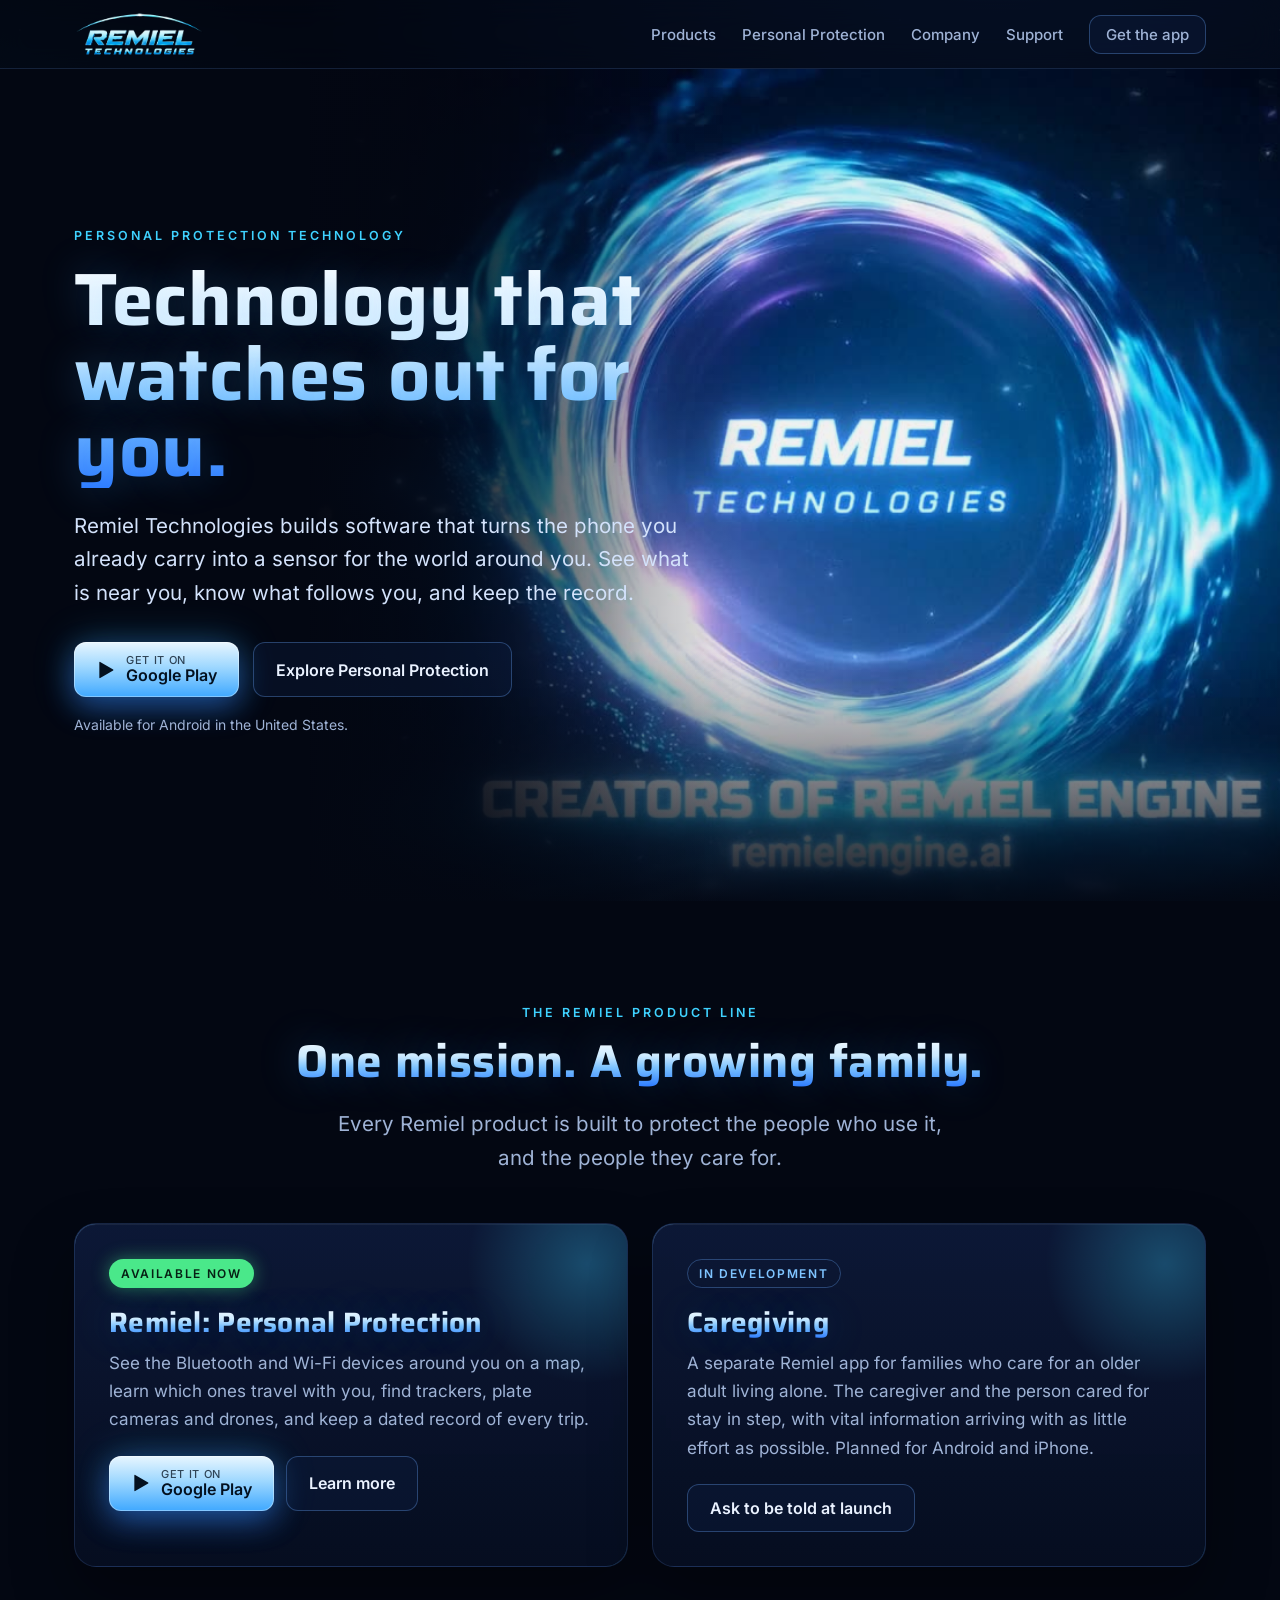
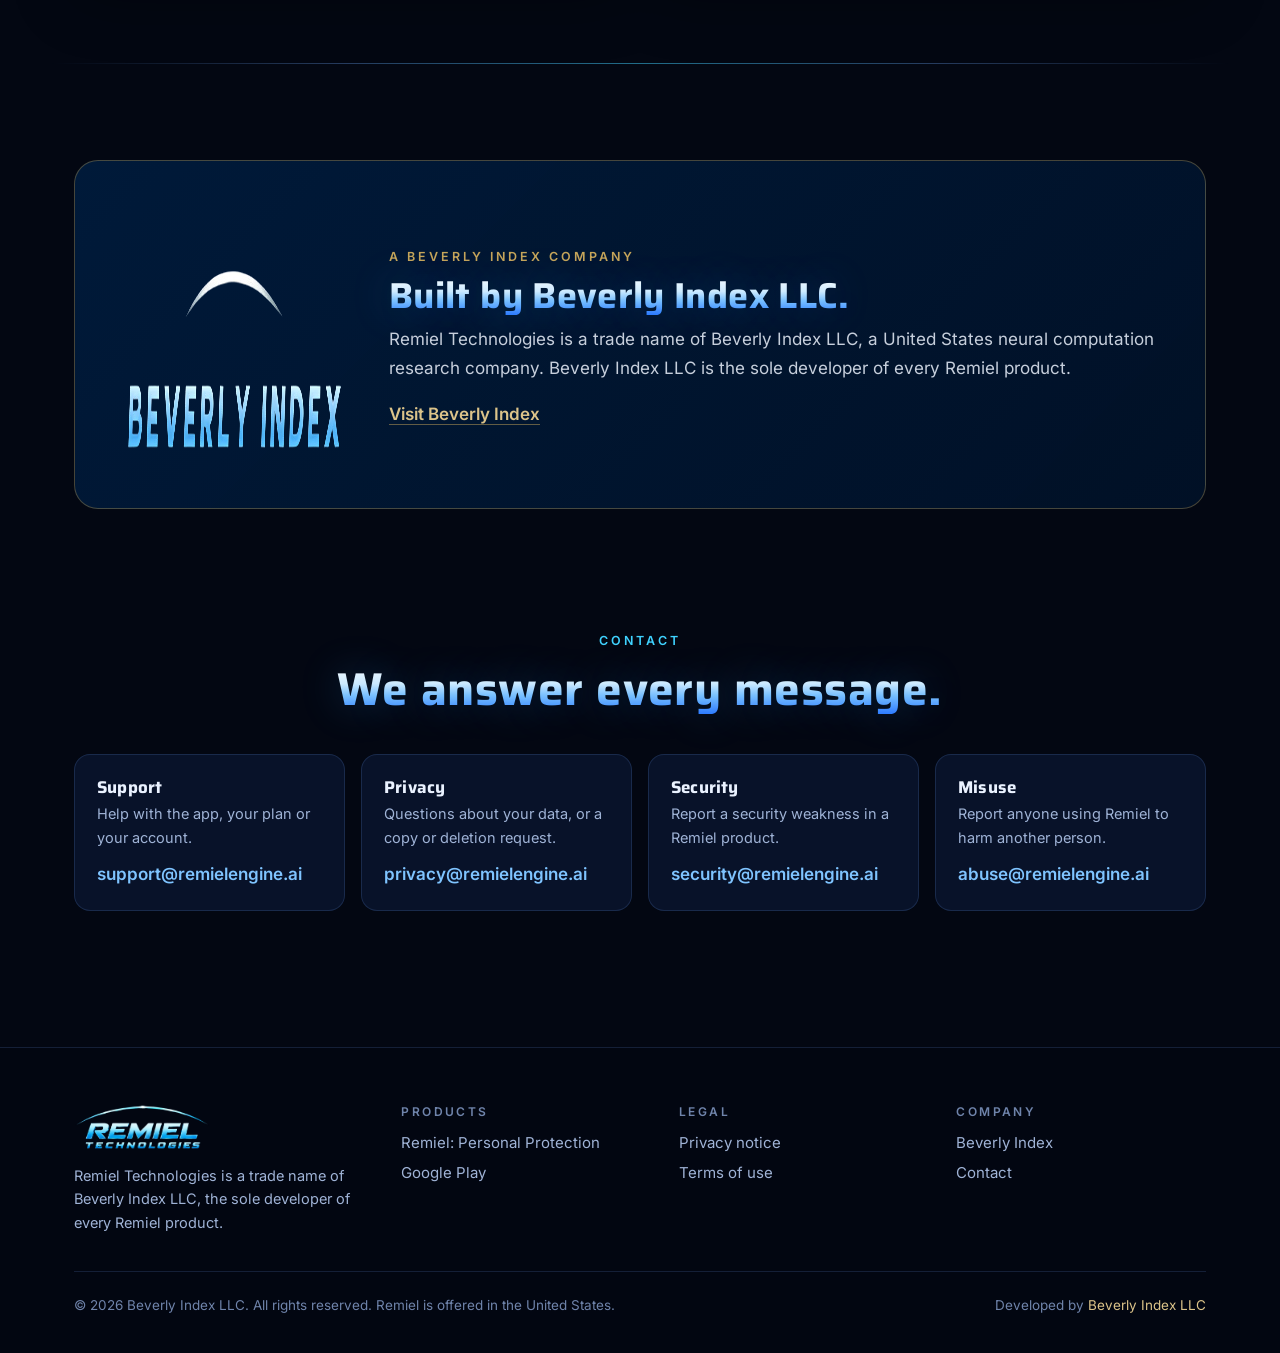
==== index.html @ 0a318123 "Remiel Technologies site: product line home and Remiel: Personal Protection page. Beverly Index LLC" ====
<!doctype html>
<html lang="en">
<head>
<meta charset="utf-8">
<meta name="viewport" content="width=device-width, initial-scale=1, viewport-fit=cover">
<title>Remiel Technologies</title>
<meta name="description" content="Remiel Technologies builds personal protection software that turns the phone you already carry into a sensor for the world around you. A trade name of Beverly Index LLC.">
<meta name="theme-color" content="#030712">
<link rel="canonical" href="https://remielengine.ai/">
<meta property="og:title" content="Remiel Technologies">
<meta property="og:description" content="Personal protection software from Remiel Technologies, a trade name of Beverly Index LLC.">
<meta property="og:image" content="https://remielengine.ai/assets/remiel-vortex.jpg">
<meta property="og:url" content="https://remielengine.ai/">
<link rel="icon" type="image/png" sizes="192x192" href="assets/icon-192.png">
<link rel="apple-touch-icon" href="assets/apple-touch-icon.png">
<link rel="preload" href="assets/fonts/saira-latin-700-normal.woff2" as="font" type="font/woff2" crossorigin>
<link rel="stylesheet" href="assets/site.css">
<script type="application/ld+json">
{"@context":"https://schema.org","@type":"Organization","name":"Remiel Technologies","url":"https://remielengine.ai/","logo":"https://remielengine.ai/assets/remiel-technologies-logo.png","email":"support@remielengine.ai","parentOrganization":{"@type":"Organization","name":"Beverly Index LLC","url":"https://beverly-index.com/"}}
</script>
</head>
<body>
<div class="sky" aria-hidden="true"></div>

<nav class="nav" aria-label="Main">
  <div class="wrap">
    <a class="brand" href="./" aria-label="Remiel Technologies home"><img src="assets/remiel-technologies-logo.png" alt="Remiel Technologies" width="112" height="38"></a>
    <button class="menu-btn" aria-expanded="false" aria-controls="links">Menu</button>
    <div class="links" id="links">
      <a href="#products">Products</a>
      <a href="protection/">Personal Protection</a>
      <a href="#company">Company</a>
      <a href="#support">Support</a>
      <a class="btn btn-ghost" href="https://play.google.com/store/apps/details?id=com.remieltech.remiel" rel="noopener">Get the app</a>
    </div>
  </div>
</nav>

<header class="hero">
  <video autoplay muted loop playsinline preload="metadata" poster="assets/remiel-vortex.jpg" aria-hidden="true">
    <source src="assets/REMIEL-FINAL-Energy-Vortex-Intro_720p.mp4" type="video/mp4">
  </video>
  <div class="scrim"></div>
  <div class="wrap">
    <div class="hero-content">
      <span class="eyebrow">Personal protection technology</span>
      <h1 class="chrome">Technology that watches out for you.</h1>
      <p class="lead">Remiel Technologies builds software that turns the phone you already carry into a sensor for the world around you. See what is near you, know what follows you, and keep the record.</p>
      <div class="cta">
        <a class="btn btn-play" href="https://play.google.com/store/apps/details?id=com.remieltech.remiel" rel="noopener">
          <svg viewBox="0 0 24 24" aria-hidden="true"><path fill="currentColor" d="M4 2.8v18.4c0 .5.6.8 1 .5l15.6-9.2c.4-.2.4-.8 0-1L5 2.3c-.4-.3-1 0-1 .5z"/></svg>
          <span><small>Get it on</small>Google Play</span>
        </a>
        <a class="btn btn-ghost" href="protection/">Explore Personal Protection</a>
      </div>
      <p class="note">Available for Android in the United States.</p>
    </div>
  </div>
</header>

<section id="products">
  <div class="wrap">
    <div class="center reveal">
      <span class="eyebrow">The Remiel product line</span>
      <h2 class="chrome" style="margin-top:12px">One mission. A growing family.</h2>
      <p class="lead">Every Remiel product is built to protect the people who use it, and the people they care for.</p>
    </div>
    <div class="cards">
      <article class="card reveal">
        <div class="halo"></div>
        <span class="tag live">Available now</span>
        <h3 class="chrome">Remiel: Personal Protection</h3>
        <p>See the Bluetooth and Wi-Fi devices around you on a map, learn which ones travel with you, find trackers, plate cameras and drones, and keep a dated record of every trip.</p>
        <div style="display:flex;flex-wrap:wrap;gap:12px">
          <a class="btn btn-play" href="https://play.google.com/store/apps/details?id=com.remieltech.remiel" rel="noopener">
            <svg viewBox="0 0 24 24" aria-hidden="true"><path fill="currentColor" d="M4 2.8v18.4c0 .5.6.8 1 .5l15.6-9.2c.4-.2.4-.8 0-1L5 2.3c-.4-.3-1 0-1 .5z"/></svg>
            <span><small>Get it on</small>Google Play</span>
          </a>
          <a class="btn btn-ghost" href="protection/">Learn more</a>
        </div>
      </article>
      <article class="card dim reveal">
        <div class="halo"></div>
        <span class="tag">In development</span>
        <h3 class="chrome">Caregiving</h3>
        <p>A separate Remiel app for families who care for an older adult living alone. The caregiver and the person cared for stay in step, with vital information arriving with as little effort as possible. Planned for Android and iPhone.</p>
        <a class="btn btn-ghost" href="mailto:support@remielengine.ai?subject=Remiel%20caregiving%20app">Ask to be told at launch</a>
      </article>
    </div>
  </div>
</section>

<div class="rule"></div>

<section id="company">
  <div class="wrap">
    <div class="parent reveal">
      <a href="https://beverly-index.com/" rel="noopener"><img src="assets/beverly-index-logo.png" alt="Beverly Index" width="935" height="267"></a>
      <div>
        <span class="eyebrow">A Beverly Index company</span>
        <h2 class="chrome">Built by Beverly Index LLC.</h2>
        <p>Remiel Technologies is a trade name of Beverly Index LLC, a United States neural computation research company. Beverly Index LLC is the sole developer of every Remiel product.</p>
        <a class="gold" href="https://beverly-index.com/" rel="noopener">Visit Beverly Index</a>
      </div>
    </div>
  </div>
</section>

<section id="support" style="padding-top:20px">
  <div class="wrap">
    <div class="center reveal">
      <span class="eyebrow">Contact</span>
      <h2 class="chrome" style="margin-top:12px">We answer every message.</h2>
    </div>
    <div class="contacts">
      <div class="contact reveal"><h3>Support</h3><p>Help with the app, your plan or your account.</p><a href="mailto:support@remielengine.ai">support@remielengine.ai</a></div>
      <div class="contact reveal"><h3>Privacy</h3><p>Questions about your data, or a copy or deletion request.</p><a href="mailto:privacy@remielengine.ai">privacy@remielengine.ai</a></div>
      <div class="contact reveal"><h3>Security</h3><p>Report a security weakness in a Remiel product.</p><a href="mailto:security@remielengine.ai">security@remielengine.ai</a></div>
      <div class="contact reveal"><h3>Misuse</h3><p>Report anyone using Remiel to harm another person.</p><a href="mailto:abuse@remielengine.ai">abuse@remielengine.ai</a></div>
    </div>
  </div>
</section>

<footer>
  <div class="wrap">
    <div class="top">
      <div>
        <img class="logo" src="assets/remiel-technologies-logo.png" alt="Remiel Technologies" width="136" height="46">
        <p>Remiel Technologies is a trade name of Beverly Index LLC, the sole developer of every Remiel product.</p>
      </div>
      <div><h4>Products</h4><a href="protection/">Remiel: Personal Protection</a><a href="https://play.google.com/store/apps/details?id=com.remieltech.remiel" rel="noopener">Google Play</a></div>
      <div><h4>Legal</h4><a href="https://beverly-index.com/halo/privacy.html" rel="noopener">Privacy notice</a><a href="https://beverly-index.com/halo/terms.html" rel="noopener">Terms of use</a></div>
      <div><h4>Company</h4><a href="https://beverly-index.com/" rel="noopener">Beverly Index</a><a href="#support">Contact</a></div>
    </div>
    <div class="legal">
      <span>&copy; <span id="yr">2026</span> Beverly Index LLC. All rights reserved. Remiel is offered in the United States.</span>
      <span>Developed by <a href="https://beverly-index.com/" rel="noopener">Beverly Index LLC</a></span>
    </div>
  </div>
</footer>
<script src="assets/site.js" defer></script>
</body>
</html>
---- assets/site.css ----
@font-face{font-family:'Inter';font-weight:400;font-display:swap;src:url('fonts/inter-latin-400-normal.woff2') format('woff2')}
@font-face{font-family:'Inter';font-weight:500;font-display:swap;src:url('fonts/inter-latin-500-normal.woff2') format('woff2')}
@font-face{font-family:'Inter';font-weight:600;font-display:swap;src:url('fonts/inter-latin-600-normal.woff2') format('woff2')}
@font-face{font-family:'Inter';font-weight:700;font-display:swap;src:url('fonts/inter-latin-700-normal.woff2') format('woff2')}
@font-face{font-family:'Saira';font-weight:500;font-display:swap;src:url('fonts/saira-latin-500-normal.woff2') format('woff2')}
@font-face{font-family:'Saira';font-weight:600;font-display:swap;src:url('fonts/saira-latin-600-normal.woff2') format('woff2')}
@font-face{font-family:'Saira';font-weight:700;font-display:swap;src:url('fonts/saira-latin-700-normal.woff2') format('woff2')}

:root{
  color-scheme:dark;
  --space:#030712; --navy:#061026; --navy2:#0a1a3a; --panel:rgba(14,28,60,.55); --panel-solid:#0c1a36;
  --line:rgba(110,170,255,.16); --line2:rgba(110,170,255,.32);
  --ink:#eaf2ff; --mut:#9fb3d6; --dim:#6f84ab;
  --cyan:#3fd2ff; --chrome:#7fc4ff; --blue:#2f7bff; --ice:#c9ecff;
  --gold:#c5a55a; --gold-soft:#dcc48a;
  --red:#ff5a5a; --green:#4ae88a;
  --disp:'Saira',system-ui,sans-serif; --sans:'Inter',system-ui,-apple-system,sans-serif;
  --wrap:1180px;
}
*{box-sizing:border-box}
html{scroll-behavior:smooth;-webkit-text-size-adjust:100%}
body{margin:0;background:var(--space);color:var(--ink);font:400 17px/1.65 var(--sans);overflow-x:hidden}
img,video{max-width:100%;display:block}
a{color:var(--chrome)}
.wrap{max-width:var(--wrap);margin:0 auto;padding:0 24px}

/* starfield + nebula behind everything */
.sky{position:fixed;inset:0;z-index:-1;pointer-events:none;
  background:
    radial-gradient(1200px 700px at 78% -10%,rgba(47,123,255,.22),transparent 60%),
    radial-gradient(900px 600px at -10% 30%,rgba(63,210,255,.10),transparent 60%),
    radial-gradient(800px 500px at 50% 110%,rgba(47,123,255,.14),transparent 60%),
    linear-gradient(180deg,#030712 0%,#050c1f 45%,#030712 100%)}
.sky::before,.sky::after{content:"";position:absolute;inset:0;background-repeat:repeat;opacity:.55}
.sky::before{background-image:
  radial-gradient(1px 1px at 20px 30px,#fff,transparent),radial-gradient(1px 1px at 120px 80px,#cfe8ff,transparent),
  radial-gradient(1.4px 1.4px at 200px 160px,#fff,transparent),radial-gradient(1px 1px at 300px 40px,#9fd8ff,transparent),
  radial-gradient(1px 1px at 380px 210px,#fff,transparent);background-size:420px 260px}
.sky::after{background-image:
  radial-gradient(1px 1px at 60px 120px,#fff,transparent),radial-gradient(1.6px 1.6px at 260px 20px,#bfe6ff,transparent),
  radial-gradient(1px 1px at 520px 180px,#fff,transparent);background-size:640px 320px;opacity:.35;animation:twinkle 9s ease-in-out infinite alternate}
@keyframes twinkle{to{opacity:.7}}

/* nav */
.nav{position:sticky;top:0;z-index:20;backdrop-filter:blur(14px);-webkit-backdrop-filter:blur(14px);
  background:rgba(3,7,18,.62);border-bottom:1px solid var(--line)}
.nav .wrap{display:flex;align-items:center;justify-content:space-between;gap:16px;height:68px}
.nav .brand img{height:44px;width:auto}
.nav .links{display:flex;align-items:center;gap:26px}
.nav .links a{color:var(--mut);text-decoration:none;font:500 15px var(--sans)}
.nav .links a:hover,.nav .links a[aria-current]{color:var(--ink)}
.menu-btn{display:none;background:none;border:1px solid var(--line2);color:var(--ink);border-radius:10px;padding:8px 12px;font:600 14px var(--sans)}

/* buttons */
.btn{display:inline-flex;align-items:center;gap:10px;border-radius:12px;padding:13px 22px;font:600 16px var(--sans);
  text-decoration:none;transition:transform .15s ease,box-shadow .2s ease,background .2s ease;cursor:pointer}
.btn:active{transform:translateY(1px) scale(.99)}
.btn-play{color:#03101f;background:linear-gradient(180deg,#e8f6ff 0%,#9fd8ff 45%,#3fa8ff 100%);
  box-shadow:0 0 0 1px rgba(255,255,255,.35) inset,0 10px 30px rgba(47,123,255,.45),0 0 40px rgba(63,210,255,.25)}
.btn-play:hover{box-shadow:0 0 0 1px rgba(255,255,255,.5) inset,0 12px 38px rgba(47,123,255,.6),0 0 60px rgba(63,210,255,.4)}
.btn-play svg{width:20px;height:20px}
.btn-play small{display:block;font:500 11px/1 var(--sans);letter-spacing:.06em;text-transform:uppercase;opacity:.75}
.btn-play span{display:flex;flex-direction:column;line-height:1.15;text-align:left}
.btn-ghost{color:var(--ink);border:1px solid var(--line2);background:rgba(16,32,70,.35)}
.btn-ghost:hover{border-color:var(--chrome);background:rgba(47,123,255,.18)}
.nav .btn{padding:9px 16px;font-size:14px}

/* type */
.eyebrow{font:600 12.5px var(--sans);letter-spacing:.24em;text-transform:uppercase;color:var(--cyan)}
h1,h2,h3{font-family:var(--disp);font-weight:700;letter-spacing:.01em;margin:0}
.chrome{background:linear-gradient(180deg,#ffffff 0%,#d6efff 38%,#7fc4ff 62%,#2f7bff 100%);
  -webkit-background-clip:text;background-clip:text;color:transparent;text-shadow:0 0 40px rgba(63,170,255,.25)}
h1{font-size:clamp(40px,6vw,74px);line-height:1.02}
h2{font-size:clamp(30px,4vw,46px);line-height:1.08}
h3{font-size:22px;line-height:1.2}
.lead{font-size:clamp(18px,1.6vw,21px);color:var(--mut);max-width:620px}
.center{text-align:center}
.center .lead{margin-left:auto;margin-right:auto}

/* sections */
section{padding:96px 0;position:relative}
.rule{height:1px;max-width:var(--wrap);margin:0 auto;background:linear-gradient(90deg,transparent,var(--line2),rgba(63,210,255,.5),var(--line2),transparent)}

/* hero: full-bleed video, as on beverly-index.com */
.hero{position:relative;min-height:calc(100vh - 68px);display:flex;align-items:center;overflow:hidden;padding:80px 0;background:var(--space)}
.hero video{position:absolute;top:0;right:-12%;width:88%;height:100%;object-fit:cover;object-position:50% 45%;opacity:.95;z-index:0;
  -webkit-mask-image:linear-gradient(90deg,transparent 0%,#000 30%);mask-image:linear-gradient(90deg,transparent 0%,#000 30%)}
.hero .scrim{position:absolute;inset:0;z-index:1;background:
  linear-gradient(90deg,rgba(3,7,18,.92) 0%,rgba(3,7,18,.7) 34%,rgba(3,7,18,0) 58%),
  linear-gradient(0deg,rgba(3,7,18,.95) 0%,rgba(3,7,18,0) 30%)}
.hero .wrap{position:relative;z-index:2;width:100%}
.hero-content{max-width:640px}
.hero .logo{width:min(400px,86%);margin:0 0 28px;filter:drop-shadow(0 0 28px rgba(63,170,255,.4))}
.hero h1{margin:14px 0 20px}
.hero .lead{color:#d3e2fb}
.hero .cta{display:flex;flex-wrap:wrap;gap:14px;margin-top:32px}
.hero .note{margin-top:16px;color:var(--mut);font-size:14px}
.hero .eyebrow,.hero h1,.hero .lead,.hero .cta,.hero .note,.hero .logo{opacity:0;animation:up .9s forwards}
.hero .logo{animation-delay:.05s}.hero .eyebrow{animation-delay:.15s}.hero h1{animation-delay:.3s}.hero .lead{animation-delay:.45s}.hero .cta{animation-delay:.6s}.hero .note{animation-delay:.7s}
@keyframes up{from{opacity:0;transform:translateY(16px)}to{opacity:1;transform:none}}
.scroll-cue{position:absolute;bottom:26px;left:50%;transform:translateX(-50%);z-index:3;color:rgba(255,255,255,.45);font-size:11px;letter-spacing:.2em;text-transform:uppercase;display:flex;flex-direction:column;align-items:center;gap:10px}
.scroll-cue span{width:1px;height:42px;background:linear-gradient(var(--cyan),transparent)}
.hero.short{min-height:auto;padding:90px 0 70px}

/* framed video, as on the Beverly Index product pages */
.vid-wrap{max-width:900px;margin:0 auto;border-radius:18px;overflow:hidden;border:1px solid var(--line2);
  box-shadow:0 0 0 1px rgba(127,196,255,.12) inset,0 30px 80px rgba(0,0,0,.55),0 0 90px rgba(47,123,255,.22)}
.vid-wrap video{width:100%;height:auto}

/* cards */
.cards{display:grid;grid-template-columns:repeat(2,1fr);gap:24px;margin-top:48px}
.card{position:relative;border:1px solid var(--line);border-radius:22px;padding:34px;
  background:linear-gradient(180deg,rgba(18,36,78,.6),rgba(8,16,38,.7));
  box-shadow:0 1px 0 rgba(255,255,255,.06) inset,0 30px 60px rgba(0,0,0,.35);overflow:hidden}
.card::before{content:"";position:absolute;inset:-1px;border-radius:22px;padding:1px;pointer-events:none;
  background:linear-gradient(140deg,rgba(127,196,255,.55),transparent 35%,transparent 65%,rgba(63,210,255,.35));
  -webkit-mask:linear-gradient(#000 0 0) content-box,linear-gradient(#000 0 0);-webkit-mask-composite:xor;mask-composite:exclude}
.card .tag{display:inline-block;font:600 12px var(--sans);letter-spacing:.14em;text-transform:uppercase;
  padding:6px 11px;border-radius:999px;border:1px solid var(--line2);color:var(--chrome);margin-bottom:18px}
.card .tag.live{color:#062014;background:var(--green);border-color:transparent;box-shadow:0 0 18px rgba(74,232,138,.45)}
.card h3{font-size:28px;margin-bottom:10px}
.card p{color:var(--mut);margin:0 0 22px}
.card.feature{grid-column:span 1}
.card.dim{opacity:.92}
.card .halo{position:absolute;right:-90px;top:-90px;width:260px;height:260px;border-radius:50%;
  background:radial-gradient(circle,rgba(63,210,255,.28),transparent 65%);pointer-events:none}

/* features */
.features{display:grid;grid-template-columns:repeat(3,1fr);gap:20px;margin-top:48px}
.feat{border:1px solid var(--line);border-radius:18px;padding:26px;background:var(--panel)}
.feat .ic{width:46px;height:46px;border-radius:14px;display:grid;place-items:center;margin-bottom:16px;
  background:radial-gradient(circle at 30% 25%,rgba(127,196,255,.45),rgba(47,123,255,.15));border:1px solid var(--line2);
  box-shadow:0 0 24px rgba(47,123,255,.3)}
.feat .ic svg{width:24px;height:24px;stroke:var(--ice);fill:none;stroke-width:1.8;stroke-linecap:round;stroke-linejoin:round}
.feat h3{font-size:20px;margin-bottom:8px}
.feat p{margin:0;color:var(--mut);font-size:15.5px}

/* steps */
.steps{display:grid;grid-template-columns:repeat(3,1fr);gap:20px;margin-top:48px;counter-reset:s}
.step{padding:28px;border-radius:18px;border:1px solid var(--line);background:rgba(10,22,50,.5);position:relative}
.step::before{counter-increment:s;content:"0" counter(s);font:700 44px/1 var(--disp);display:block;margin-bottom:14px;
  background:linear-gradient(180deg,#fff,#3fa8ff);-webkit-background-clip:text;background-clip:text;color:transparent}
.step h3{font-size:20px;margin-bottom:6px}
.step p{margin:0;color:var(--mut);font-size:15.5px}

/* plans */
.plans{display:grid;grid-template-columns:repeat(4,1fr);gap:18px;margin-top:48px;align-items:stretch}
.plan{border:1px solid var(--line);border-radius:20px;padding:26px 22px;background:var(--panel);display:flex;flex-direction:column}
.plan.top{border-color:rgba(127,196,255,.6);box-shadow:0 0 0 1px rgba(127,196,255,.25) inset,0 0 50px rgba(47,123,255,.25);
  background:linear-gradient(180deg,rgba(24,52,110,.7),rgba(10,22,50,.7))}
.plan h3{font-size:21px}
.plan .line{color:var(--mut);font-size:14.5px;margin:6px 0 16px;min-height:44px}
.plan .price{font:700 36px/1 var(--disp)}
.plan .price small{font:500 14px var(--sans);color:var(--mut)}
.plan ul{list-style:none;padding:0;margin:18px 0 0;display:grid;gap:9px;font-size:14.5px;color:#cfdcf3}
.plan li{padding-left:22px;position:relative}
.plan li::before{content:"";position:absolute;left:2px;top:.55em;width:10px;height:10px;border-radius:50%;
  background:radial-gradient(circle,var(--cyan),rgba(63,210,255,.2));box-shadow:0 0 8px rgba(63,210,255,.7)}
.plan .pre{font-size:13.5px;color:var(--dim);margin-top:16px}
.fine{color:var(--dim);font-size:14px;margin-top:22px}

/* privacy band */
.band{border:1px solid var(--line);border-radius:24px;padding:44px;display:grid;grid-template-columns:1fr 1fr;gap:36px;
  background:linear-gradient(135deg,rgba(18,40,90,.55),rgba(6,14,34,.7))}
.band ul{margin:0;padding:0;list-style:none;display:grid;gap:14px}
.band li{padding-left:30px;position:relative;color:#d6e3fa}
.band li::before{content:"";position:absolute;left:0;top:.35em;width:16px;height:16px;border-radius:5px;
  border:1.5px solid var(--cyan);box-shadow:0 0 10px rgba(63,210,255,.4)}
.band li::after{content:"";position:absolute;left:5px;top:.55em;width:6px;height:9px;border:solid var(--cyan);border-width:0 2px 2px 0;transform:rotate(45deg)}

/* parent company */
.parent{display:grid;grid-template-columns:auto 1fr;gap:40px;align-items:center;border-radius:24px;padding:40px 44px;
  border:1px solid rgba(197,165,90,.35);background:linear-gradient(135deg,rgba(0,33,71,.75),rgba(1,18,42,.85))}
.parent img{width:230px}
.parent .eyebrow{color:var(--gold)}
.parent h2{font-size:clamp(26px,3vw,36px);margin:8px 0 10px}
.parent p{color:#c6cfdc;margin:0 0 18px}
.parent a.gold{color:var(--gold-soft);font-weight:600;text-decoration:none;border-bottom:1px solid rgba(197,165,90,.5)}

/* support */
.contacts{display:grid;grid-template-columns:repeat(4,1fr);gap:16px;margin-top:40px}
.contact{border:1px solid var(--line);border-radius:16px;padding:22px;background:var(--panel)}
.contact h3{font-size:17px;margin-bottom:4px}
.contact p{margin:0 0 10px;color:var(--mut);font-size:14.5px}
.contact a{font-weight:600;word-break:break-all;text-decoration:none}

.notice{margin-top:28px;padding:18px 22px;border-radius:14px;border:1px solid rgba(255,90,90,.45);color:#ffd9d9;background:rgba(255,90,90,.06);font-size:15px}

/* footer */
footer{border-top:1px solid var(--line);padding:56px 0 36px;margin-top:40px;background:rgba(3,7,18,.7)}
footer .top{display:grid;grid-template-columns:1.2fr 1fr 1fr 1fr;gap:28px}
footer img.logo{height:46px;width:auto;margin-bottom:14px}
footer h4{font:600 12px var(--sans);letter-spacing:.2em;text-transform:uppercase;color:var(--dim);margin:0 0 12px}
footer a{display:block;color:var(--mut);text-decoration:none;font-size:15px;margin:6px 0}
footer a:hover{color:var(--ink)}
footer p{color:var(--mut);font-size:14.5px;margin:0}
footer .legal{border-top:1px solid var(--line);margin-top:36px;padding-top:22px;display:flex;flex-wrap:wrap;gap:10px 24px;justify-content:space-between;color:var(--dim);font-size:13.5px}
footer .legal a{display:inline;color:var(--gold-soft);font-size:13.5px}

/* reveal */
.reveal{opacity:0;transform:translateY(18px);transition:opacity .8s ease,transform .8s ease}
.reveal.in{opacity:1;transform:none}
@media (prefers-reduced-motion:reduce){.hero *{animation:none!important;opacity:1!important}.reveal{opacity:1;transform:none;transition:none}.sky::after{animation:none}}

/* responsive */
@media (max-width:980px){
  .hero{flex-direction:column;align-items:stretch;min-height:auto;padding:0 0 64px}
  .hero video{position:relative;right:auto;width:100%;height:auto;aspect-ratio:16/9;-webkit-mask-image:linear-gradient(180deg,#000 70%,transparent);mask-image:linear-gradient(180deg,#000 70%,transparent)}
  .hero .scrim{display:none}
  .hero .wrap{margin-top:-8px}
  .scroll-cue{display:none}
  .hero.short{padding:56px 0 36px}
  .features,.steps{grid-template-columns:1fr 1fr}
  .plans{grid-template-columns:1fr 1fr}
  .contacts{grid-template-columns:1fr 1fr}
  footer .top{grid-template-columns:1fr 1fr}
  .band{grid-template-columns:1fr}
}
@media (max-width:720px){
  body{font-size:16px}
  section{padding:68px 0}
  .wrap{padding:0 16px}
  .nav .links{display:none;position:absolute;top:68px;left:0;right:0;flex-direction:column;align-items:stretch;gap:0;
    background:rgba(3,7,18,.97);border-bottom:1px solid var(--line);padding:8px 16px 16px}
  .nav .links.open{display:flex}
  .nav .links a{padding:12px 4px;border-bottom:1px solid var(--line)}
  .nav .links .btn{margin-top:12px;justify-content:center}
  .menu-btn{display:block}
  .cards,.features,.steps,.plans,.contacts{grid-template-columns:1fr}
  .card{padding:26px}
  .parent{grid-template-columns:1fr;padding:30px 24px}
  .parent img{width:160px}
  .band{padding:28px 22px}
  footer .top{grid-template-columns:1fr}
  .hero .logo{width:min(300px,80%)}
}
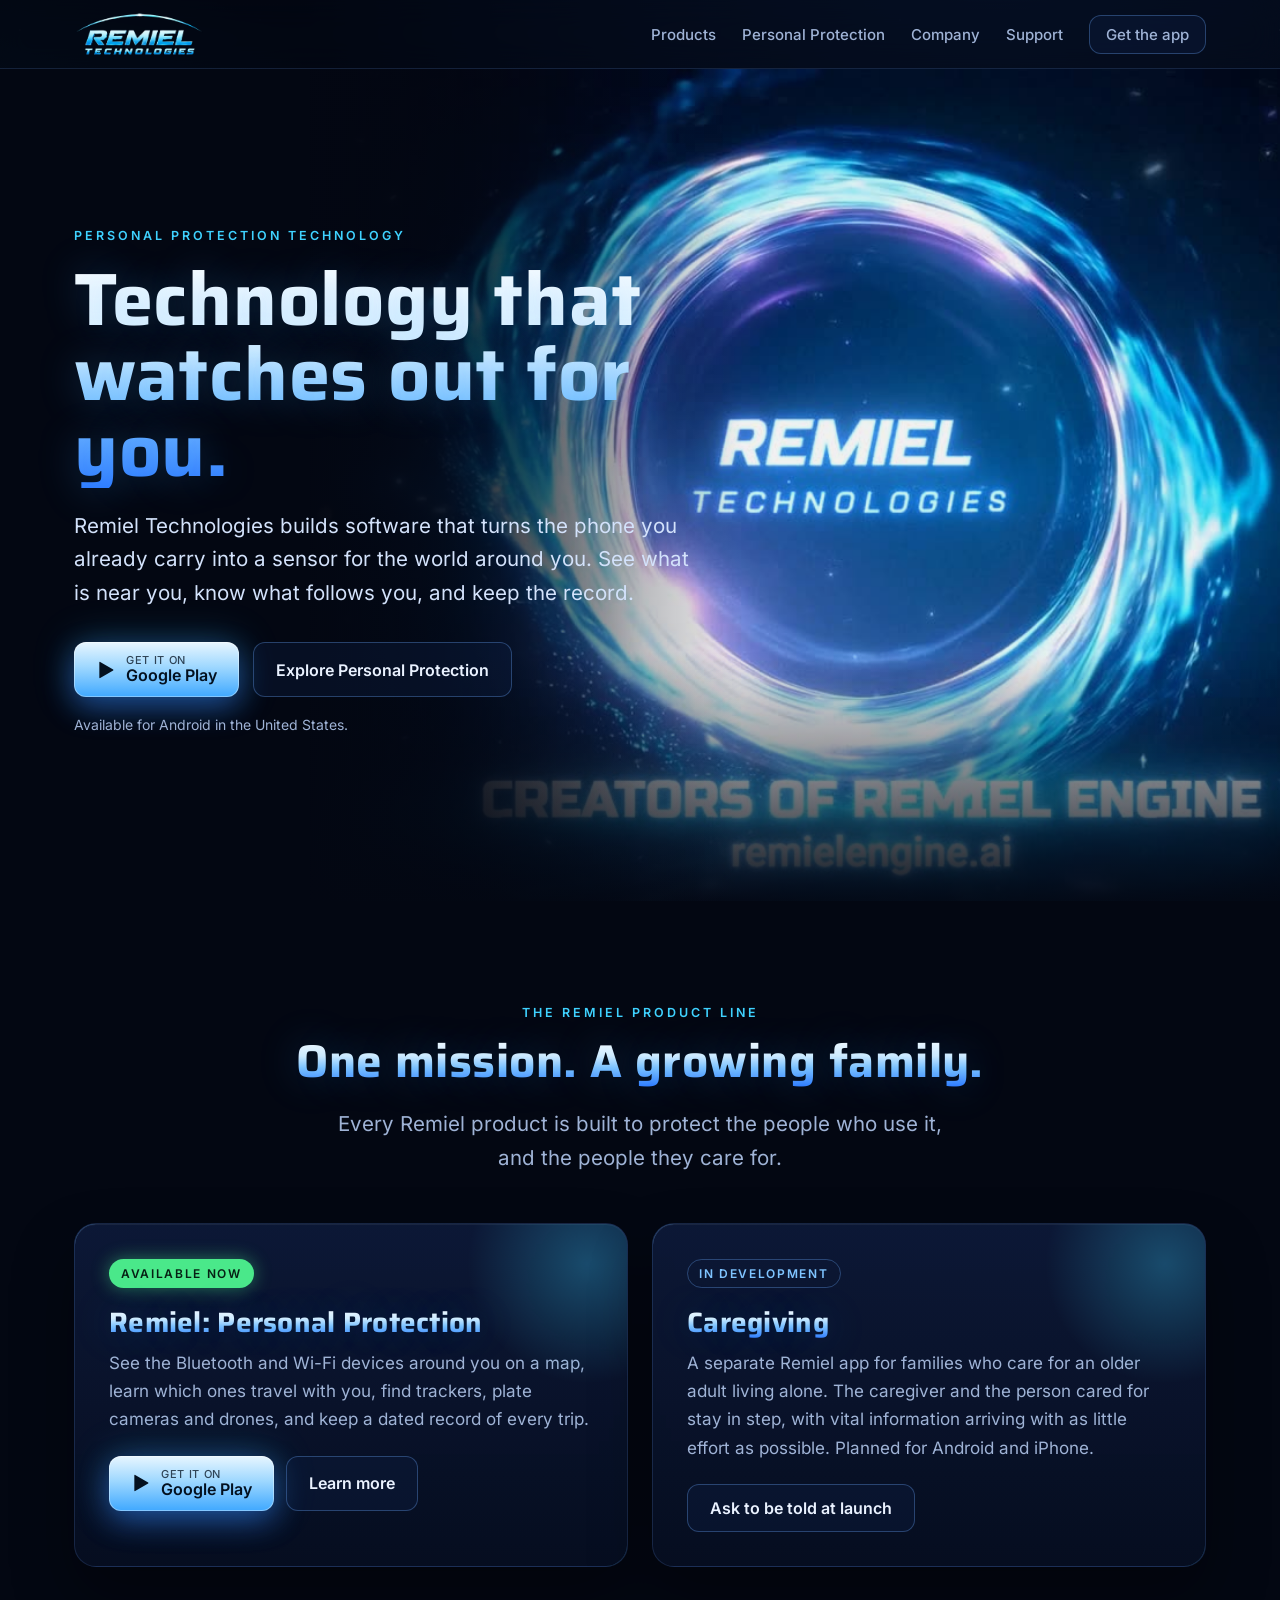
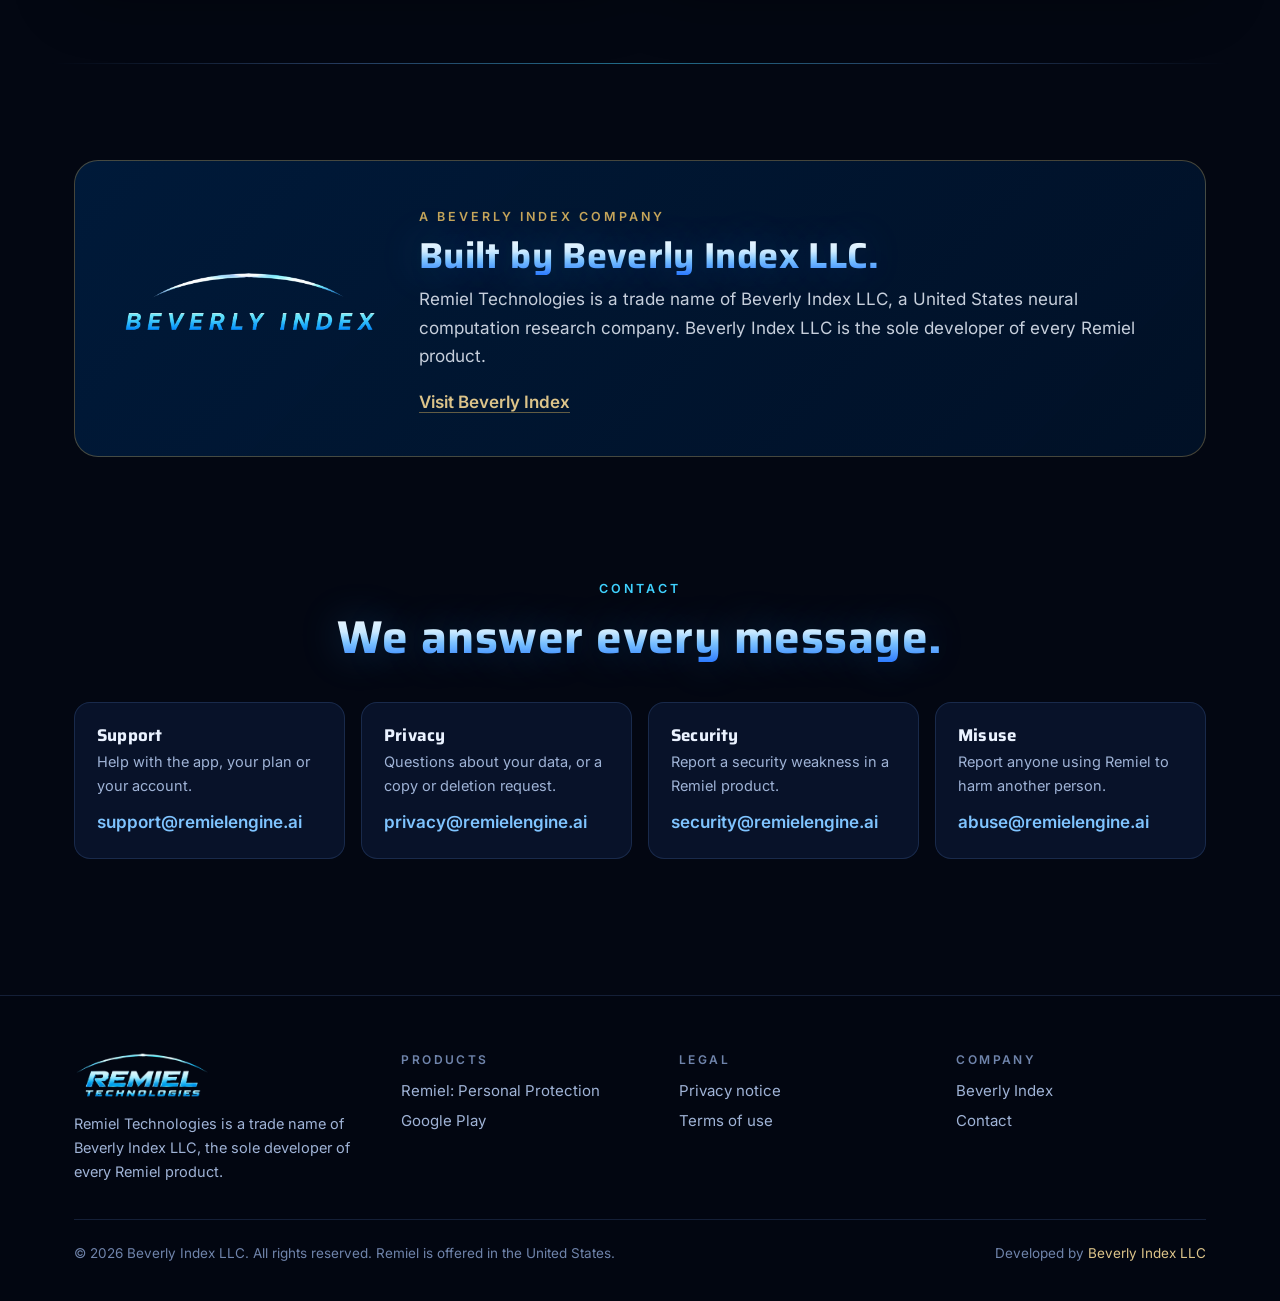
==== commit 349f785e: "Fix Beverly Index logo proportions and use the bright-arc logo. Beverly Index LLC" ====
--- a/index.html
+++ b/index.html
@@ -95,7 +95,7 @@
 <section id="company">
   <div class="wrap">
     <div class="parent reveal">
-      <a href="https://beverly-index.com/" rel="noopener"><img src="assets/beverly-index-logo.png" alt="Beverly Index" width="935" height="267"></a>
+      <a href="https://beverly-index.com/" rel="noopener"><img src="assets/beverly-index-logo.png" alt="Beverly Index" width="851" height="293"></a>
       <div>
         <span class="eyebrow">A Beverly Index company</span>
         <h2 class="chrome">Built by Beverly Index LLC.</h2>
--- a/assets/site.css
+++ b/assets/site.css
@@ -20,7 +20,7 @@
 *{box-sizing:border-box}
 html{scroll-behavior:smooth;-webkit-text-size-adjust:100%}
 body{margin:0;background:var(--space);color:var(--ink);font:400 17px/1.65 var(--sans);overflow-x:hidden}
-img,video{max-width:100%;display:block}
+img,video{max-width:100%;height:auto;display:block}
 a{color:var(--chrome)}
 .wrap{max-width:var(--wrap);margin:0 auto;padding:0 24px}
 
@@ -171,7 +171,7 @@
 /* parent company */
 .parent{display:grid;grid-template-columns:auto 1fr;gap:40px;align-items:center;border-radius:24px;padding:40px 44px;
   border:1px solid rgba(197,165,90,.35);background:linear-gradient(135deg,rgba(0,33,71,.75),rgba(1,18,42,.85))}
-.parent img{width:230px}
+.parent img{width:260px;height:auto}
 .parent .eyebrow{color:var(--gold)}
 .parent h2{font-size:clamp(26px,3vw,36px);margin:8px 0 10px}
 .parent p{color:#c6cfdc;margin:0 0 18px}
@@ -229,7 +229,7 @@
   .cards,.features,.steps,.plans,.contacts{grid-template-columns:1fr}
   .card{padding:26px}
   .parent{grid-template-columns:1fr;padding:30px 24px}
-  .parent img{width:160px}
+  .parent img{width:220px;height:auto}
   .band{padding:28px 22px}
   footer .top{grid-template-columns:1fr}
   .hero .logo{width:min(300px,80%)}
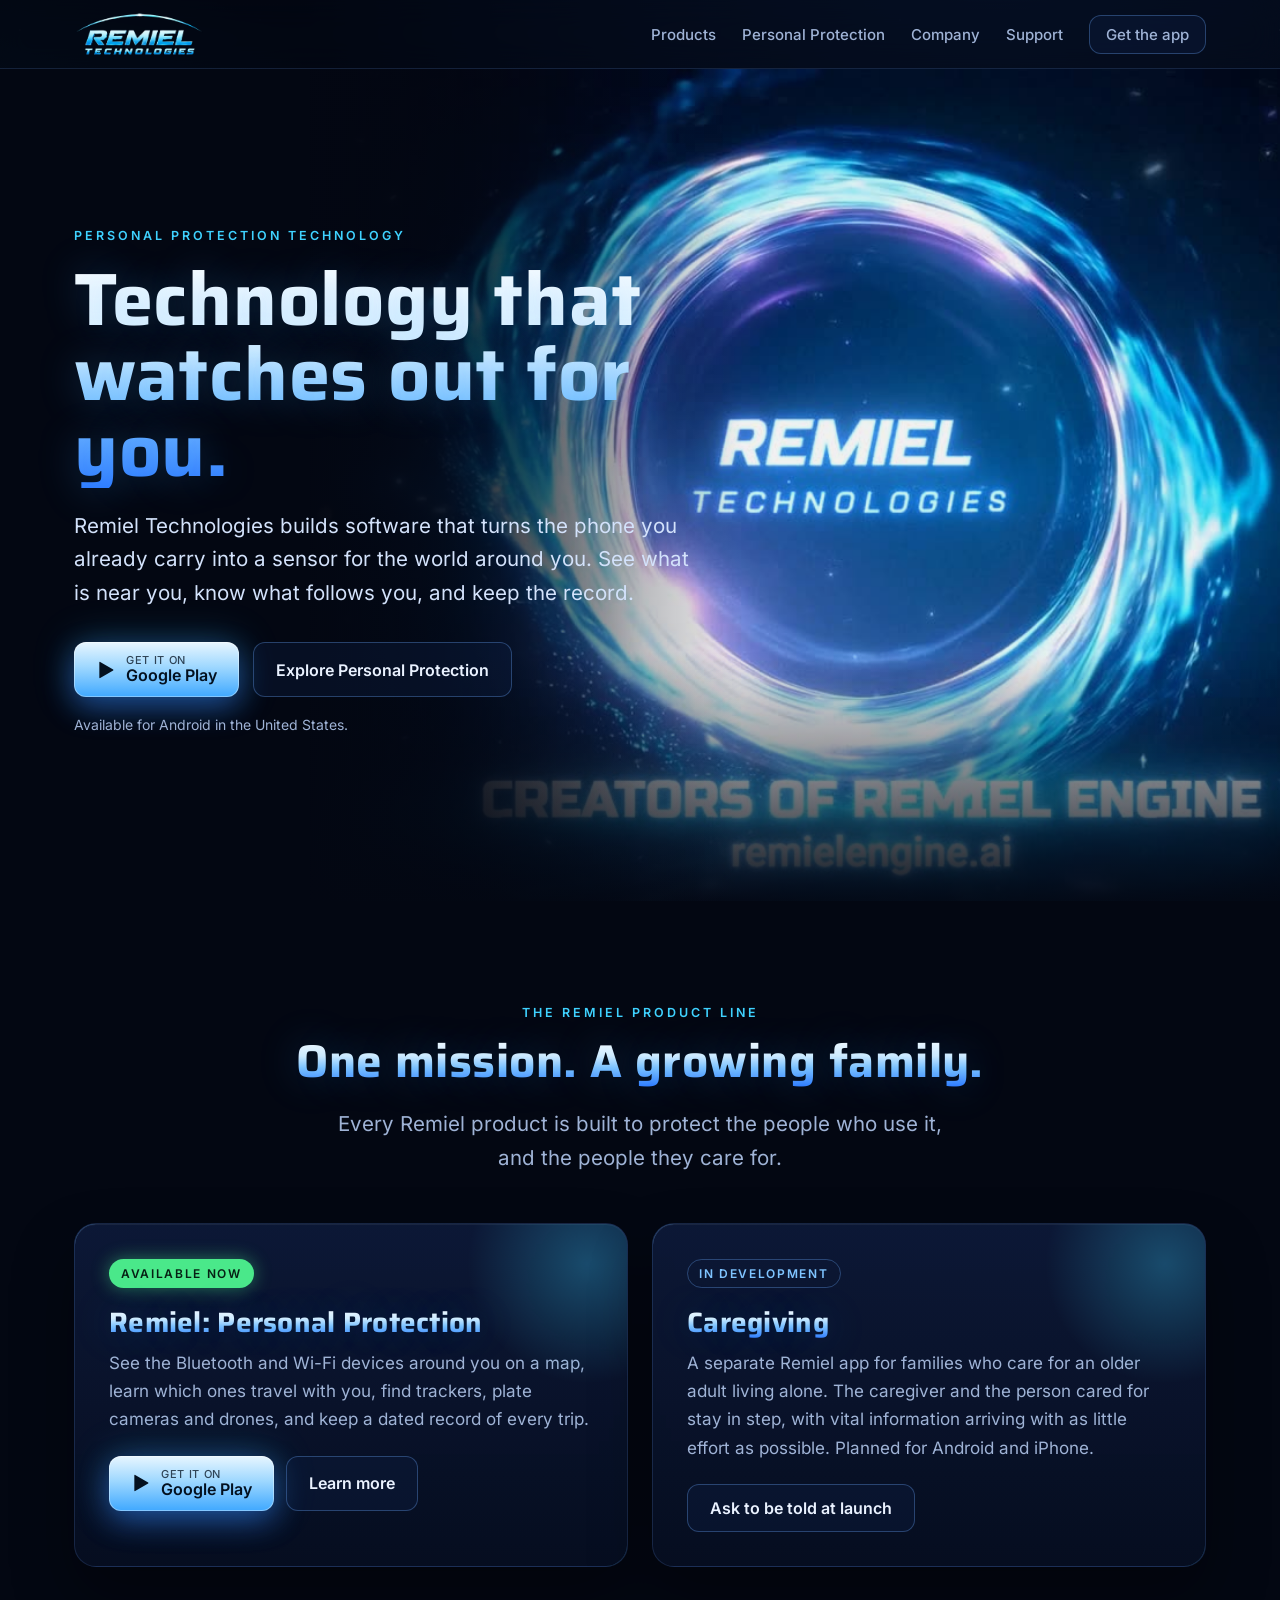
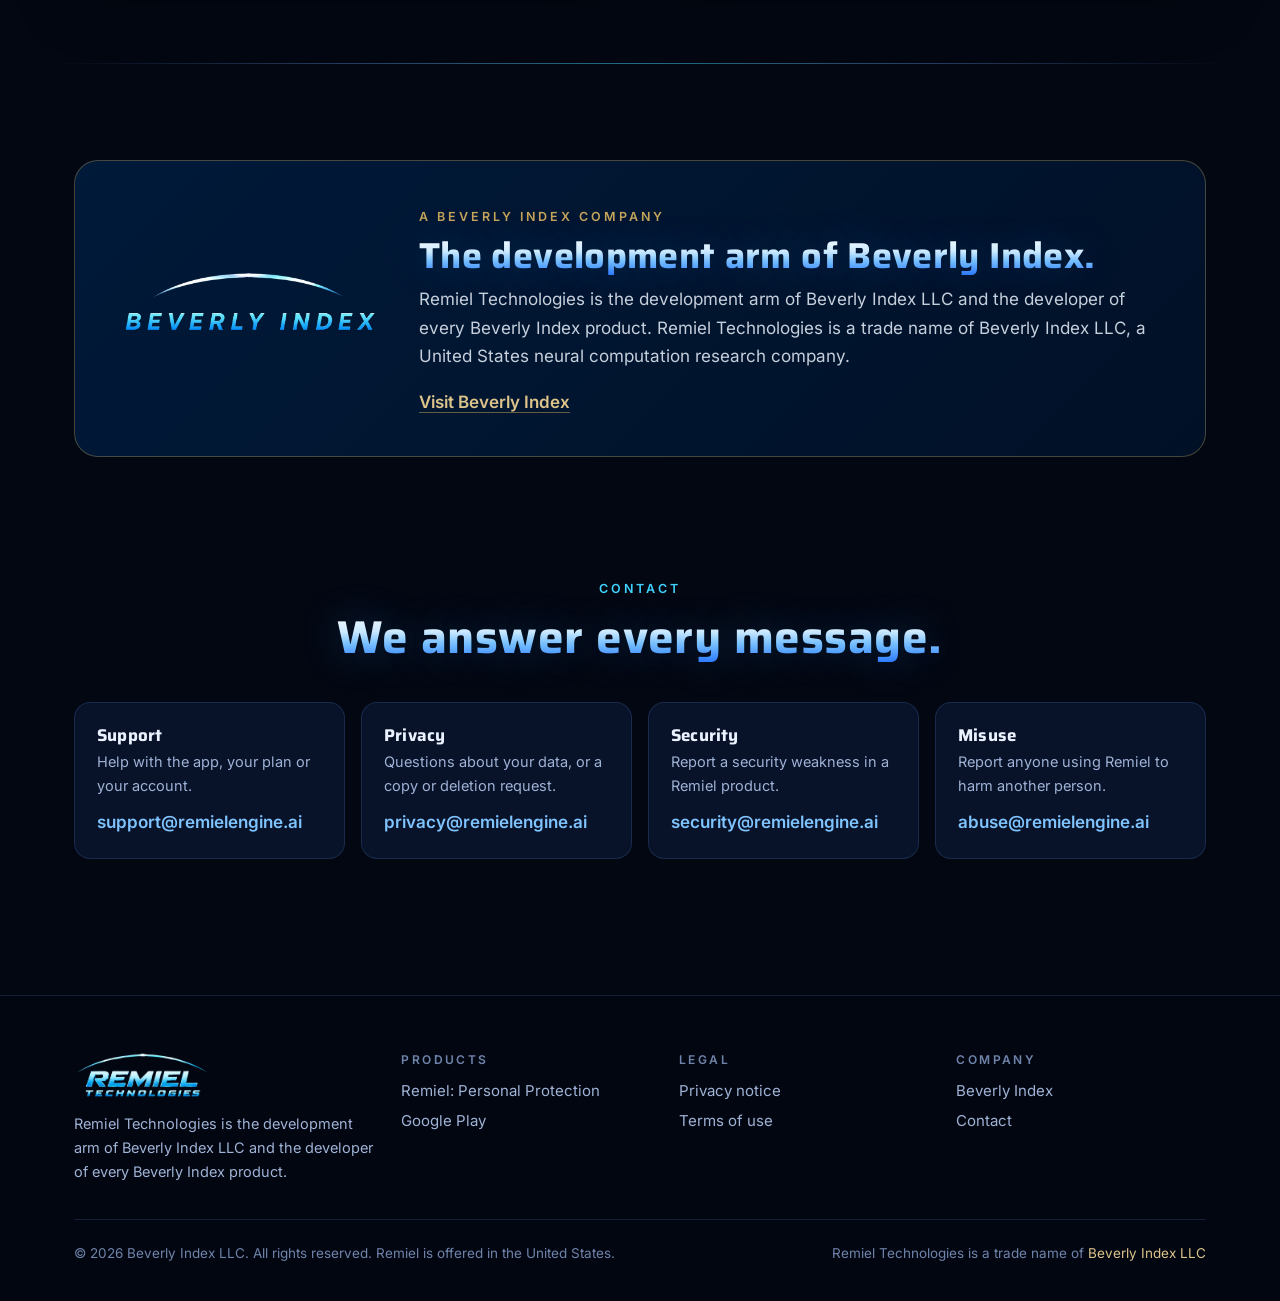
==== commit 84905d34: "Present Remiel Technologies as the development arm of Beverly Index LLC. Beverly Index LLC" ====
--- a/index.html
+++ b/index.html
@@ -98,8 +98,8 @@
       <a href="https://beverly-index.com/" rel="noopener"><img src="assets/beverly-index-logo.png" alt="Beverly Index" width="851" height="293"></a>
       <div>
         <span class="eyebrow">A Beverly Index company</span>
-        <h2 class="chrome">Built by Beverly Index LLC.</h2>
-        <p>Remiel Technologies is a trade name of Beverly Index LLC, a United States neural computation research company. Beverly Index LLC is the sole developer of every Remiel product.</p>
+        <h2 class="chrome">The development arm of Beverly Index.</h2>
+        <p>Remiel Technologies is the development arm of Beverly Index LLC and the developer of every Beverly Index product. Remiel Technologies is a trade name of Beverly Index LLC, a United States neural computation research company.</p>
         <a class="gold" href="https://beverly-index.com/" rel="noopener">Visit Beverly Index</a>
       </div>
     </div>
@@ -126,7 +126,7 @@
     <div class="top">
       <div>
         <img class="logo" src="assets/remiel-technologies-logo.png" alt="Remiel Technologies" width="136" height="46">
-        <p>Remiel Technologies is a trade name of Beverly Index LLC, the sole developer of every Remiel product.</p>
+        <p>Remiel Technologies is the development arm of Beverly Index LLC and the developer of every Beverly Index product.</p>
       </div>
       <div><h4>Products</h4><a href="protection/">Remiel: Personal Protection</a><a href="https://play.google.com/store/apps/details?id=com.remieltech.remiel" rel="noopener">Google Play</a></div>
       <div><h4>Legal</h4><a href="https://beverly-index.com/halo/privacy.html" rel="noopener">Privacy notice</a><a href="https://beverly-index.com/halo/terms.html" rel="noopener">Terms of use</a></div>
@@ -134,7 +134,7 @@
     </div>
     <div class="legal">
       <span>&copy; <span id="yr">2026</span> Beverly Index LLC. All rights reserved. Remiel is offered in the United States.</span>
-      <span>Developed by <a href="https://beverly-index.com/" rel="noopener">Beverly Index LLC</a></span>
+      <span>Remiel Technologies is a trade name of <a href="https://beverly-index.com/" rel="noopener">Beverly Index LLC</a></span>
     </div>
   </div>
 </footer>
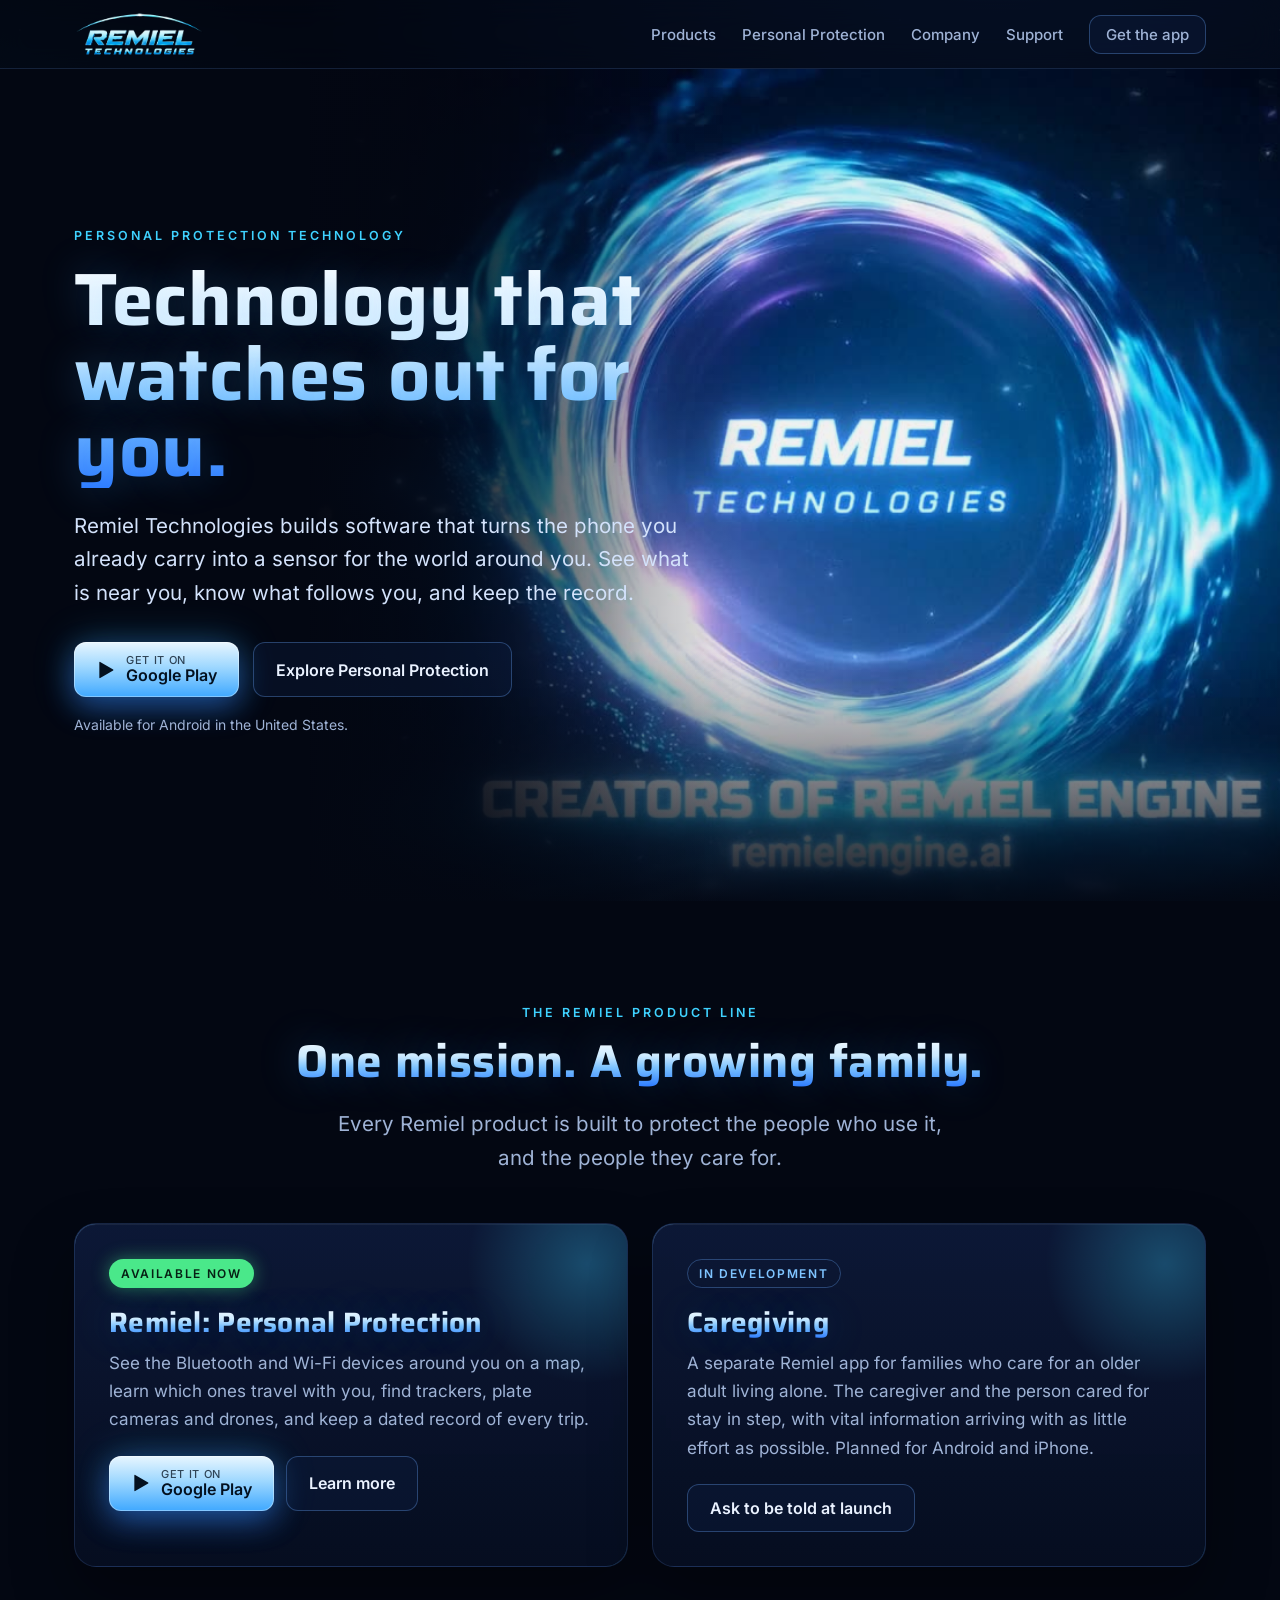
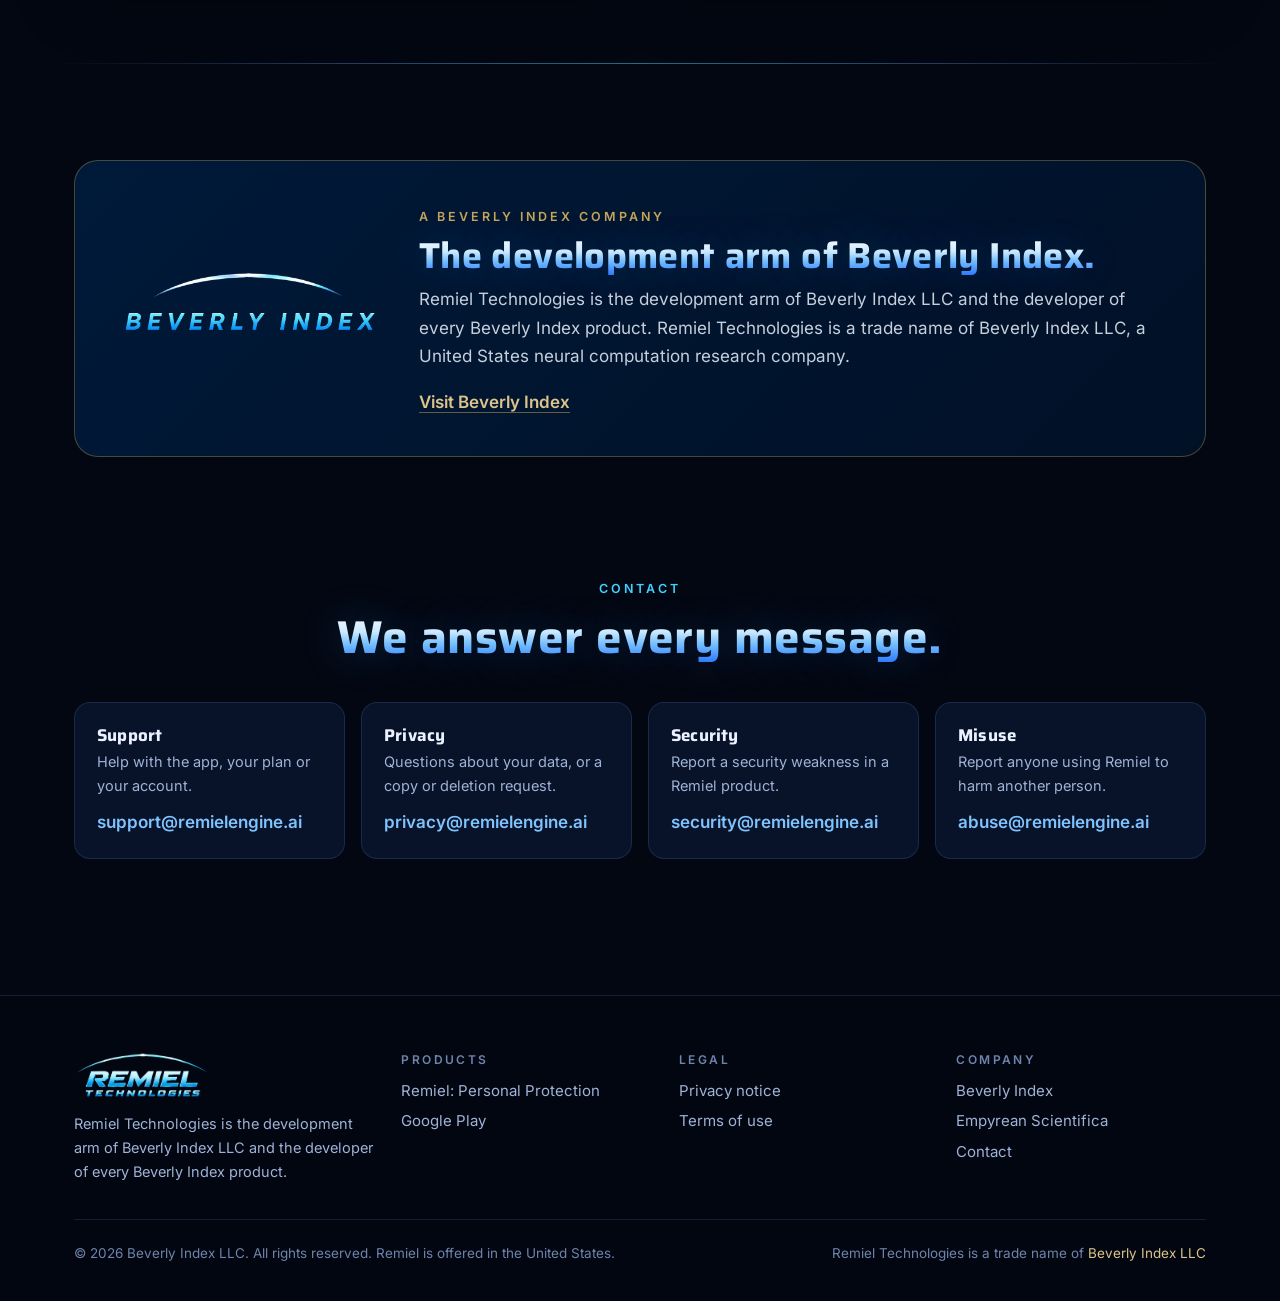
==== commit ae633bc5: "Link to sister site Empyrean Scientifica. Beverly Index LLC" ====
--- a/index.html
+++ b/index.html
@@ -130,7 +130,7 @@
       </div>
       <div><h4>Products</h4><a href="protection/">Remiel: Personal Protection</a><a href="https://play.google.com/store/apps/details?id=com.remieltech.remiel" rel="noopener">Google Play</a></div>
       <div><h4>Legal</h4><a href="https://beverly-index.com/halo/privacy.html" rel="noopener">Privacy notice</a><a href="https://beverly-index.com/halo/terms.html" rel="noopener">Terms of use</a></div>
-      <div><h4>Company</h4><a href="https://beverly-index.com/" rel="noopener">Beverly Index</a><a href="#support">Contact</a></div>
+      <div><h4>Company</h4><a href="https://beverly-index.com/" rel="noopener">Beverly Index</a><a href="https://empyreanscientifica.com/" rel="noopener">Empyrean Scientifica</a><a href="#support">Contact</a></div>
     </div>
     <div class="legal">
       <span>&copy; <span id="yr">2026</span> Beverly Index LLC. All rights reserved. Remiel is offered in the United States.</span>
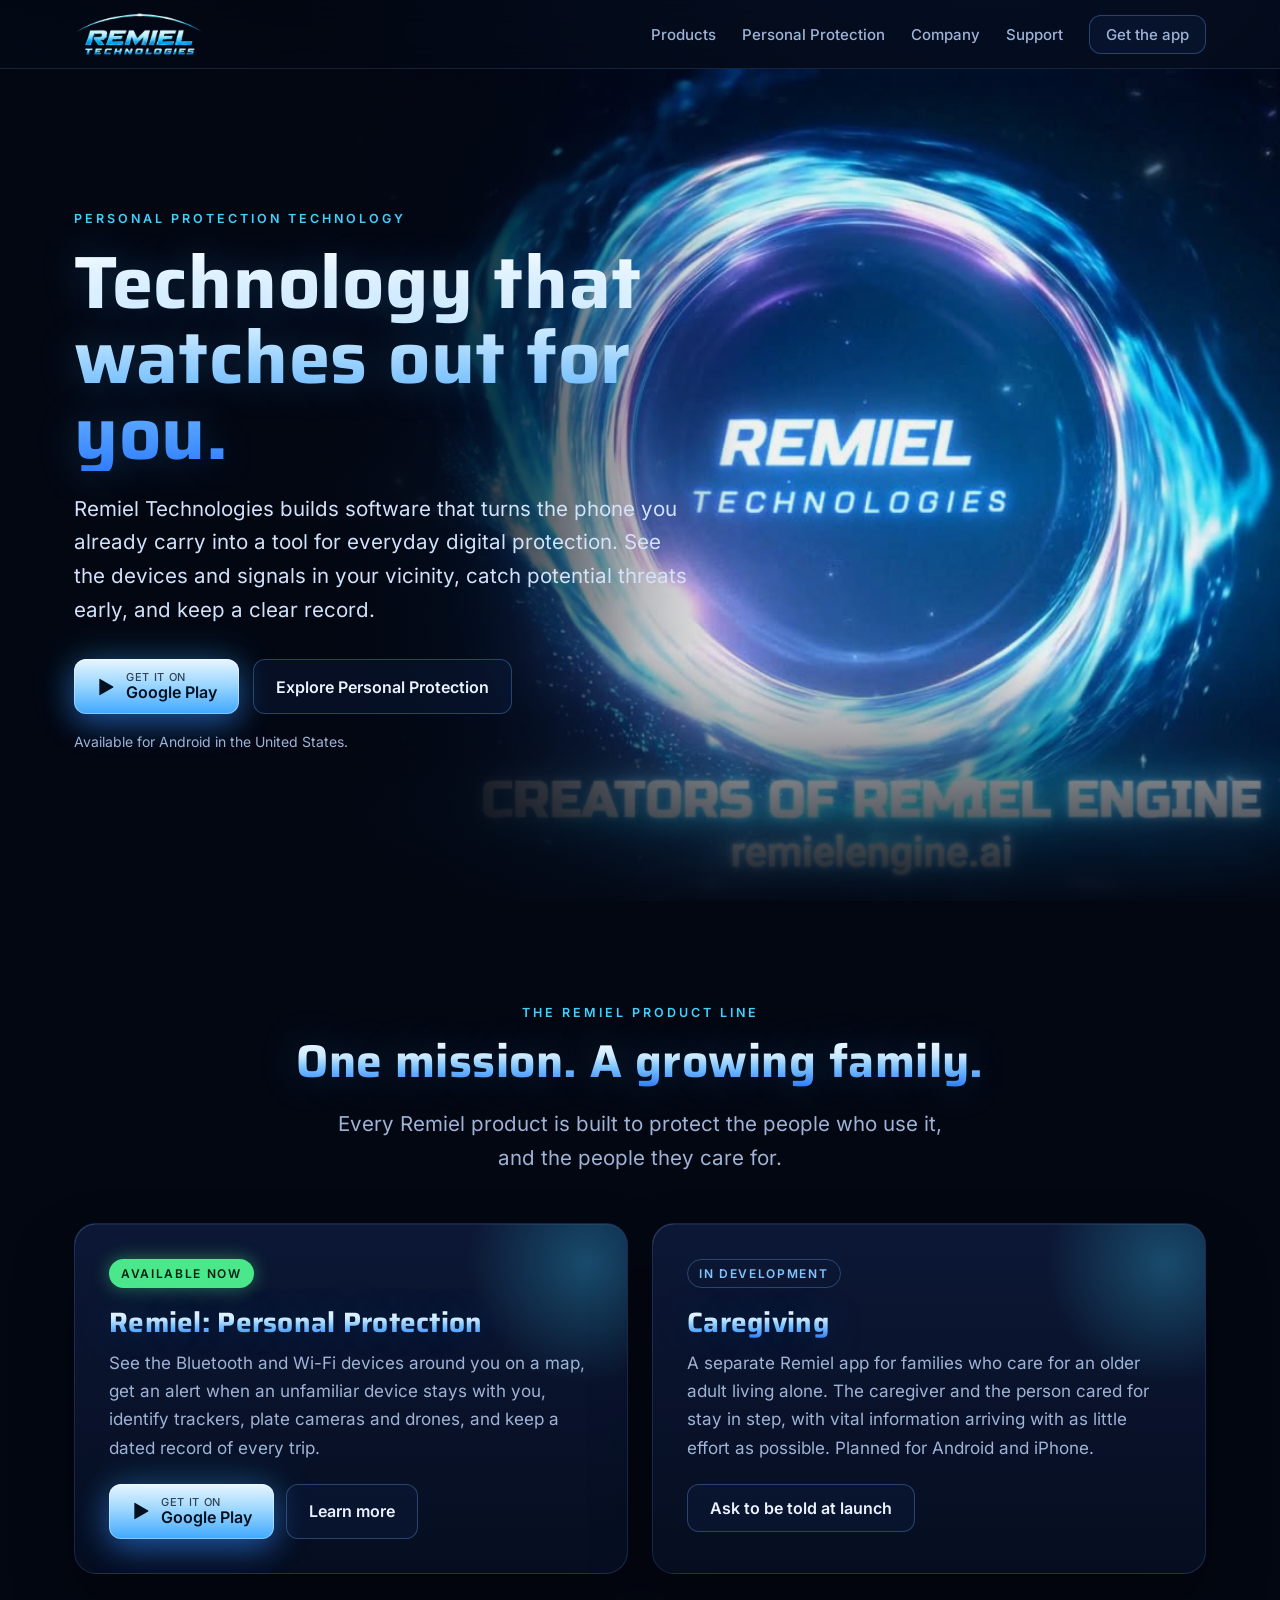
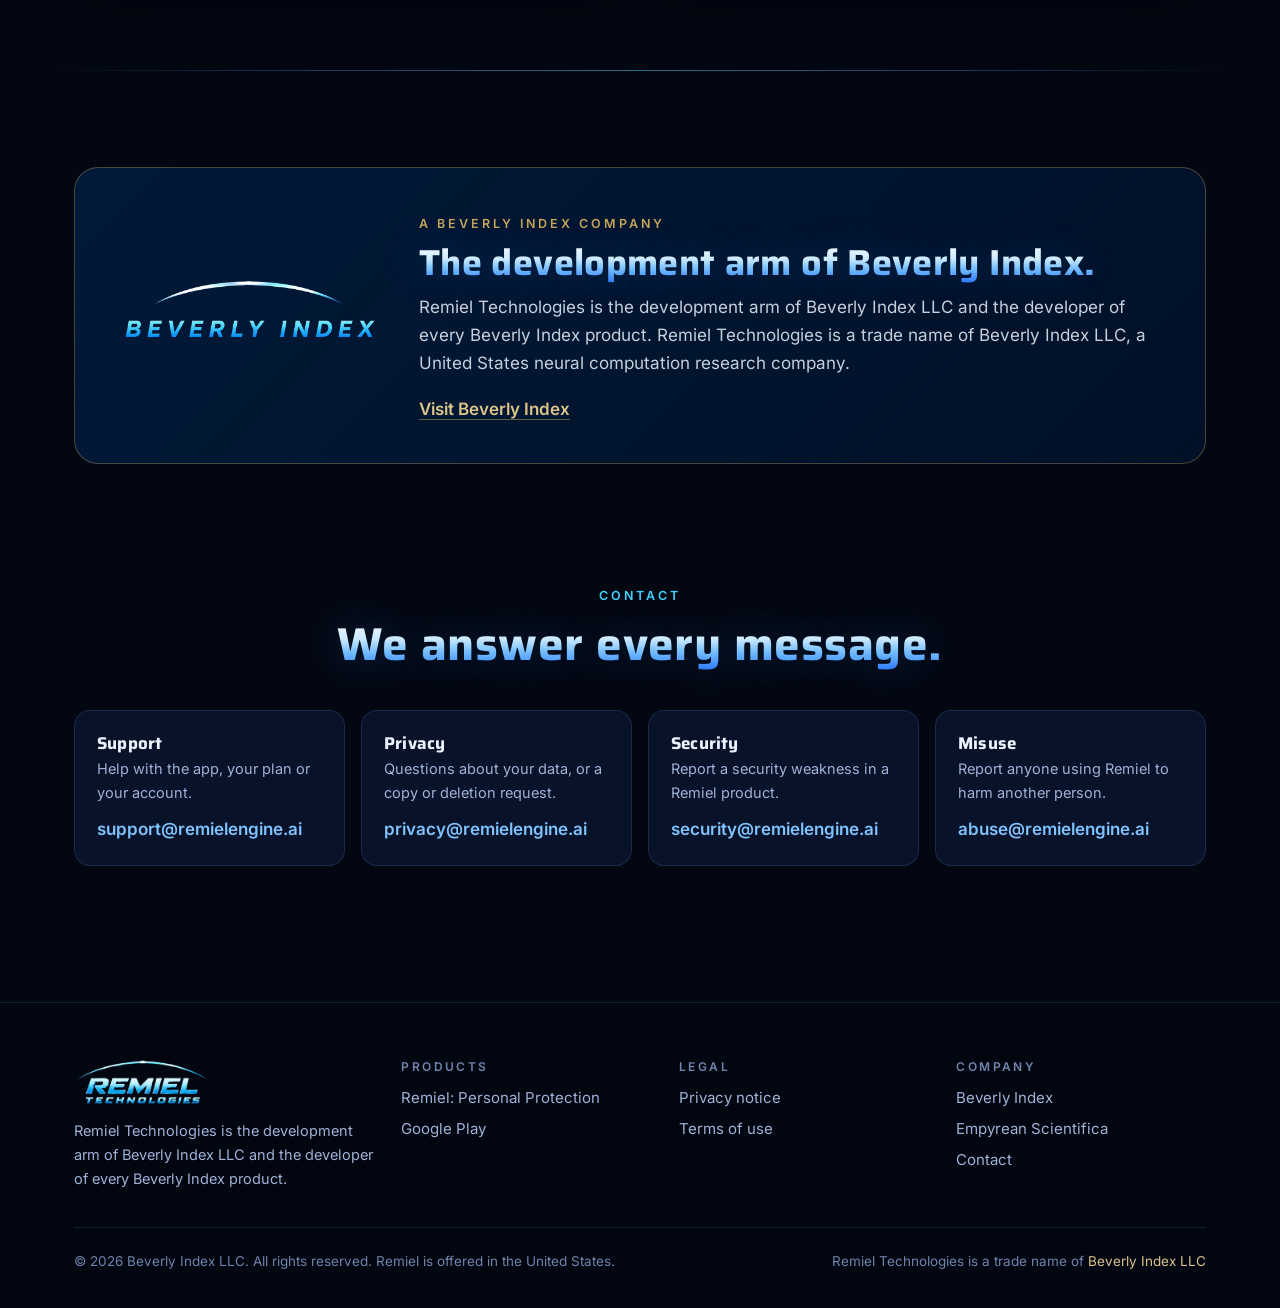
==== commit ccb96ff4: "Reframe Remiel copy around everyday digital protection Beverly Index LLC" ====
--- a/index.html
+++ b/index.html
@@ -4,7 +4,7 @@
 <meta charset="utf-8">
 <meta name="viewport" content="width=device-width, initial-scale=1, viewport-fit=cover">
 <title>Remiel Technologies</title>
-<meta name="description" content="Remiel Technologies builds personal protection software that turns the phone you already carry into a sensor for the world around you. A trade name of Beverly Index LLC.">
+<meta name="description" content="Remiel Technologies builds digital protection software that turns the phone you already carry into a sensor for the world around you. A trade name of Beverly Index LLC.">
 <meta name="theme-color" content="#030712">
 <link rel="canonical" href="https://remielengine.ai/">
 <meta property="og:title" content="Remiel Technologies">
@@ -45,7 +45,7 @@
     <div class="hero-content">
       <span class="eyebrow">Personal protection technology</span>
       <h1 class="chrome">Technology that watches out for you.</h1>
-      <p class="lead">Remiel Technologies builds software that turns the phone you already carry into a sensor for the world around you. See what is near you, know what follows you, and keep the record.</p>
+      <p class="lead">Remiel Technologies builds software that turns the phone you already carry into a tool for everyday digital protection. See the devices and signals in your vicinity, catch potential threats early, and keep a clear record.</p>
       <div class="cta">
         <a class="btn btn-play" href="https://play.google.com/store/apps/details?id=com.remieltech.remiel" rel="noopener">
           <svg viewBox="0 0 24 24" aria-hidden="true"><path fill="currentColor" d="M4 2.8v18.4c0 .5.6.8 1 .5l15.6-9.2c.4-.2.4-.8 0-1L5 2.3c-.4-.3-1 0-1 .5z"/></svg>
@@ -70,7 +70,7 @@
         <div class="halo"></div>
         <span class="tag live">Available now</span>
         <h3 class="chrome">Remiel: Personal Protection</h3>
-        <p>See the Bluetooth and Wi-Fi devices around you on a map, learn which ones travel with you, find trackers, plate cameras and drones, and keep a dated record of every trip.</p>
+        <p>See the Bluetooth and Wi-Fi devices around you on a map, get an alert when an unfamiliar device stays with you, identify trackers, plate cameras and drones, and keep a dated record of every trip.</p>
         <div style="display:flex;flex-wrap:wrap;gap:12px">
           <a class="btn btn-play" href="https://play.google.com/store/apps/details?id=com.remieltech.remiel" rel="noopener">
             <svg viewBox="0 0 24 24" aria-hidden="true"><path fill="currentColor" d="M4 2.8v18.4c0 .5.6.8 1 .5l15.6-9.2c.4-.2.4-.8 0-1L5 2.3c-.4-.3-1 0-1 .5z"/></svg>
